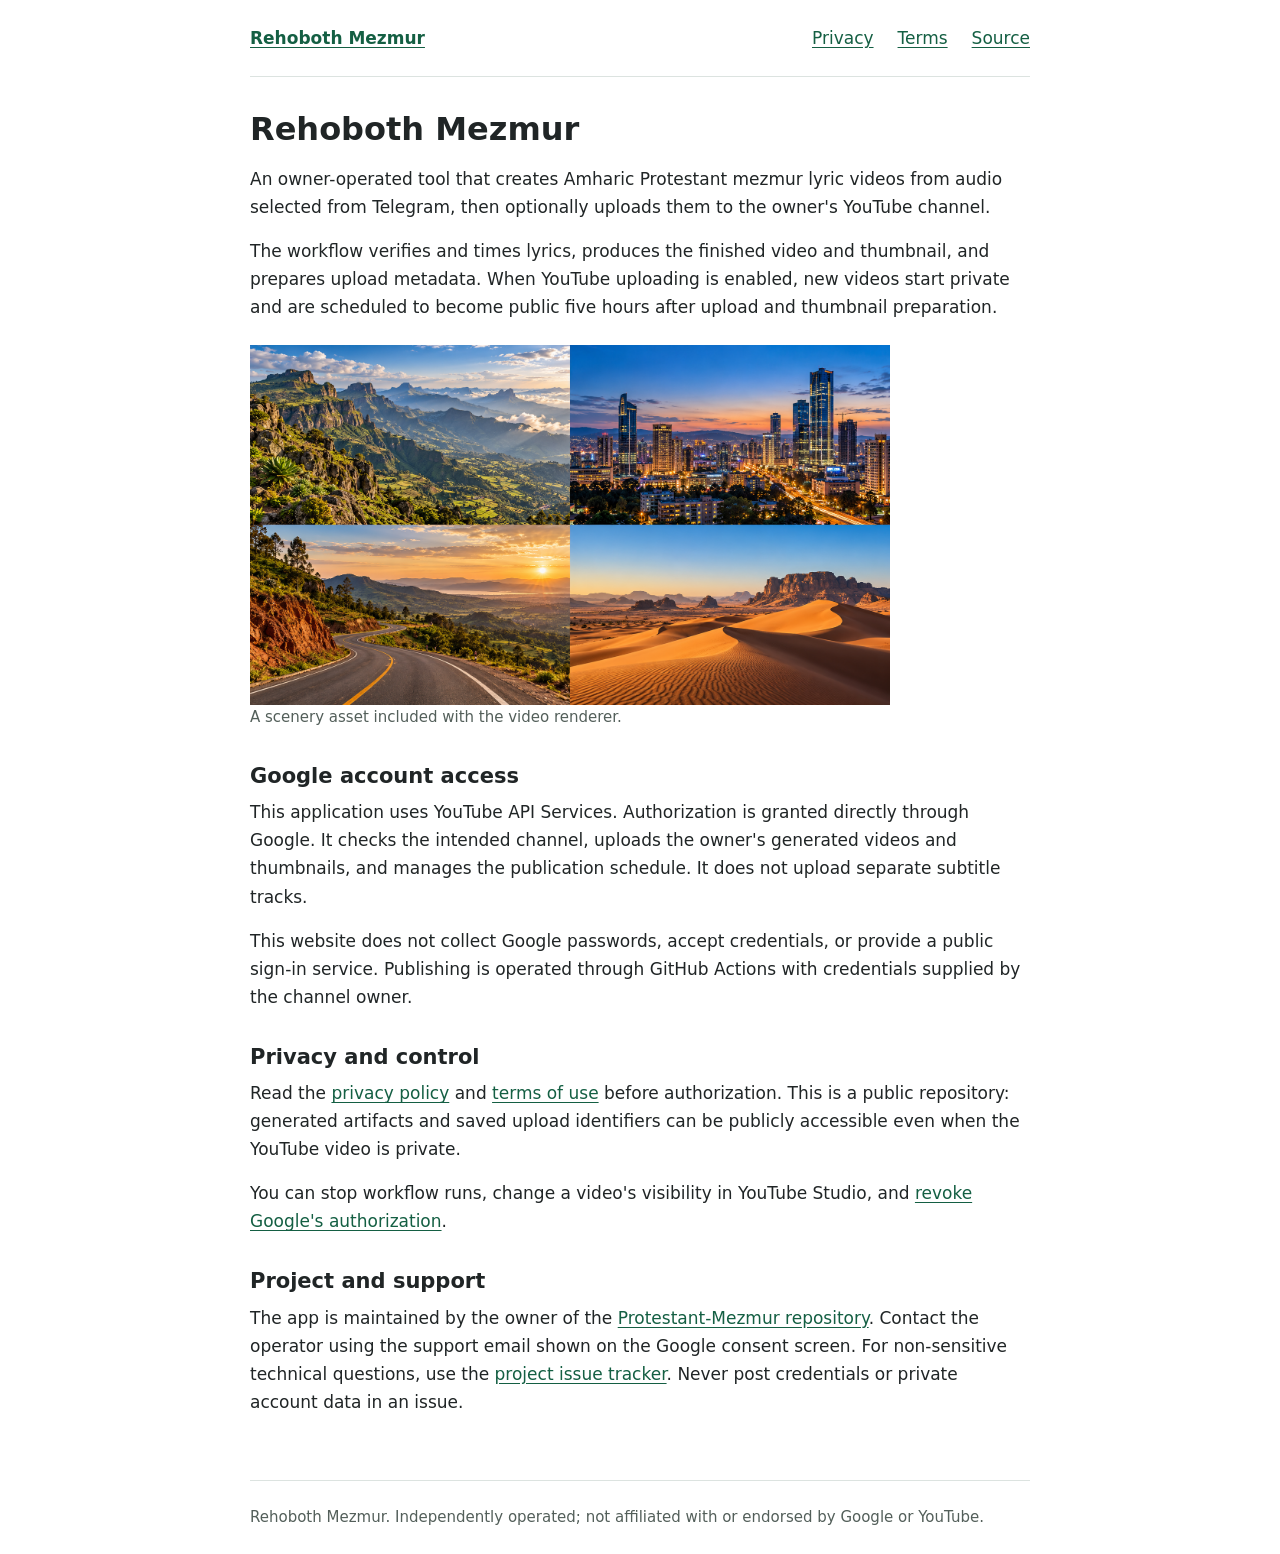
==== docs/index.html @ db695996 "Add public OAuth homepage, privacy and terms pages for Branding setup Provide static GitHub Pages do" ====
<!doctype html>
<html lang="en">
<head>
  <meta charset="utf-8">
  <meta name="viewport" content="width=device-width, initial-scale=1">
  <meta name="description" content="Rehoboth Mezmur is an owner-operated Amharic lyric-video generator and YouTube publishing tool.">
  <title>Home | Rehoboth Mezmur</title>
  <link rel="stylesheet" href="site.css">
</head>
<body>
  <header><nav aria-label="Main navigation">
    <strong><a href="./">Rehoboth Mezmur</a></strong>
    <a href="privacy.html">Privacy</a>
    <a href="terms.html">Terms</a>
    <a href="https://github.com/justsomeoneretarded/Protestant-Mezmur">Source</a>
  </nav></header>
  <main>
    <h1>Rehoboth Mezmur</h1>
    <p>An owner-operated tool that creates Amharic Protestant mezmur lyric videos from audio selected from Telegram, then optionally uploads them to the owner's YouTube channel.</p>
    <p>The workflow verifies and times lyrics, produces the finished video and thumbnail, and prepares upload metadata. When YouTube uploading is enabled, new videos start private and are scheduled to become public five hours after upload and thumbnail preparation.</p>
    <figure>
      <img src="scenery.png" alt="Bundled scenery asset used by the lyric video renderer" loading="lazy">
      <figcaption>A scenery asset included with the video renderer.</figcaption>
    </figure>
    <h2>Google account access</h2>
    <p>This application uses YouTube API Services. Authorization is granted directly through Google. It checks the intended channel, uploads the owner's generated videos and thumbnails, and manages the publication schedule. It does not upload separate subtitle tracks.</p>
    <p>This website does not collect Google passwords, accept credentials, or provide a public sign-in service. Publishing is operated through GitHub Actions with credentials supplied by the channel owner.</p>
    <h2>Privacy and control</h2>
    <p>Read the <a href="privacy.html">privacy policy</a> and <a href="terms.html">terms of use</a> before authorization. This is a public repository: generated artifacts and saved upload identifiers can be publicly accessible even when the YouTube video is private.</p>
    <p>You can stop workflow runs, change a video's visibility in YouTube Studio, and <a href="https://myaccount.google.com/permissions">revoke Google's authorization</a>.</p>
    <h2>Project and support</h2>
    <p>The app is maintained by the owner of the <a href="https://github.com/justsomeoneretarded/Protestant-Mezmur">Protestant-Mezmur repository</a>. Contact the operator using the support email shown on the Google consent screen. For non-sensitive technical questions, use the <a href="https://github.com/justsomeoneretarded/Protestant-Mezmur/issues">project issue tracker</a>. Never post credentials or private account data in an issue.</p>
  </main>
  <footer>Rehoboth Mezmur. Independently operated; not affiliated with or endorsed by Google or YouTube.</footer>
</body>
</html>
---- docs/site.css ----
:root { color-scheme: light; font-family: system-ui, -apple-system, BlinkMacSystemFont, "Segoe UI", sans-serif; color: #202526; background: #fff; }
* { box-sizing: border-box; }
body { margin: 0; font-size: 17px; line-height: 1.65; letter-spacing: 0; }
header, main, footer { width: min(100% - 40px, 780px); margin-inline: auto; }
header { padding-block: 24px; border-bottom: 1px solid #dce3e0; }
nav { display: flex; align-items: center; gap: 12px 24px; flex-wrap: wrap; }
nav strong { margin-right: auto; }
main { padding-block: 32px 48px; }
h1 { margin: 0 0 16px; font-size: 32px; line-height: 1.25; }
h2 { margin: 32px 0 8px; font-size: 21px; line-height: 1.35; }
p { margin: 0 0 16px; }
a { color: #145f43; text-underline-offset: 3px; overflow-wrap: anywhere; }
a:hover { color: #85213c; }
a:focus-visible { outline: 2px solid #85213c; outline-offset: 4px; }
li { margin-bottom: 8px; }
code { font-size: 15px; overflow-wrap: anywhere; }
figure { margin: 24px 0; }
figure img { width: 100%; max-width: 640px; height: auto; aspect-ratio: 16 / 9; object-fit: contain; display: block; }
figcaption, .date, footer { color: #535f5a; font-size: 15px; }
footer { padding-block: 24px; border-top: 1px solid #dce3e0; }
@media (max-width: 480px) { h1 { font-size: 28px; } main { padding-top: 24px; } nav strong { width: 100%; } }
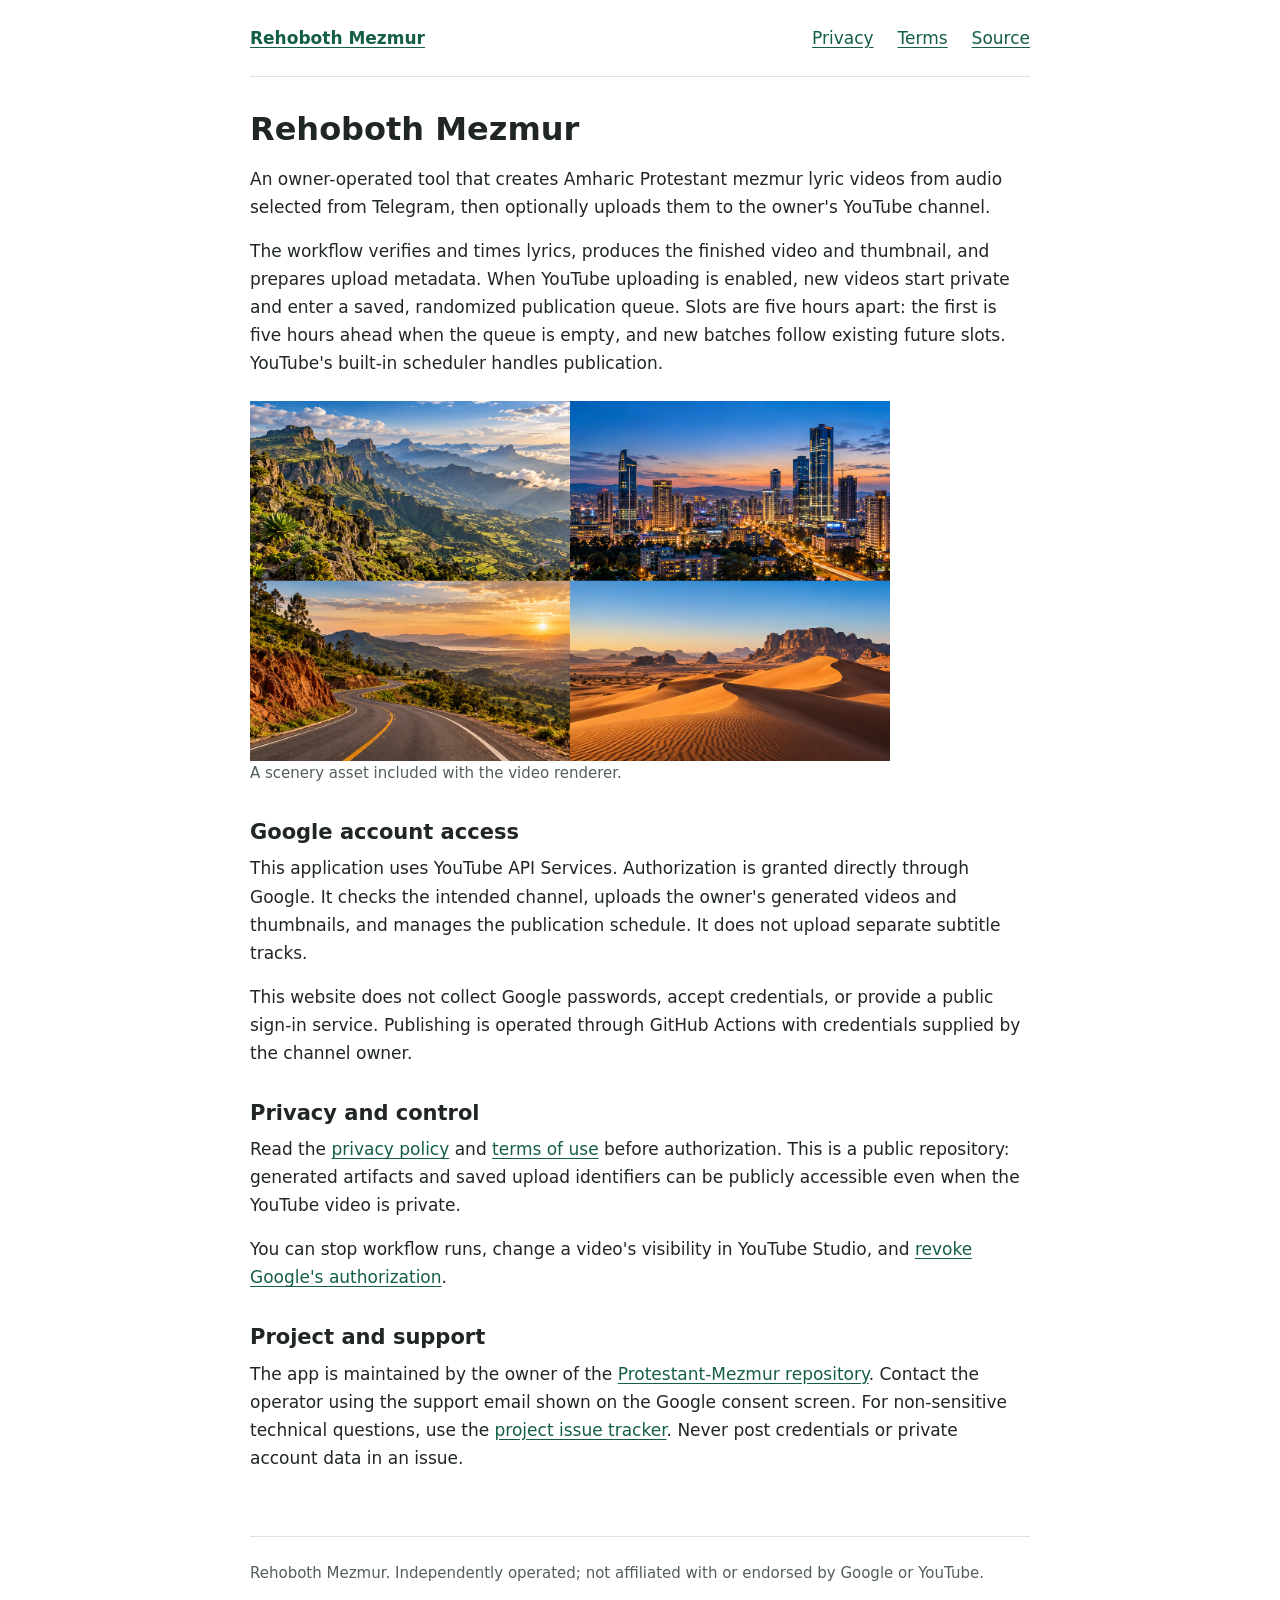
==== commit 8527580d: "Reserve randomized batches in a durable five-hour YouTube publishing queue Persist distinct publicat" ====
--- a/docs/index.html
+++ b/docs/index.html
@@ -17,7 +17,7 @@
   <main>
     <h1>Rehoboth Mezmur</h1>
     <p>An owner-operated tool that creates Amharic Protestant mezmur lyric videos from audio selected from Telegram, then optionally uploads them to the owner's YouTube channel.</p>
-    <p>The workflow verifies and times lyrics, produces the finished video and thumbnail, and prepares upload metadata. When YouTube uploading is enabled, new videos start private and are scheduled to become public five hours after upload and thumbnail preparation.</p>
+    <p>The workflow verifies and times lyrics, produces the finished video and thumbnail, and prepares upload metadata. When YouTube uploading is enabled, new videos start private and enter a saved, randomized publication queue. Slots are five hours apart: the first is five hours ahead when the queue is empty, and new batches follow existing future slots. YouTube's built-in scheduler handles publication.</p>
     <figure>
       <img src="scenery.png" alt="Bundled scenery asset used by the lyric video renderer" loading="lazy">
       <figcaption>A scenery asset included with the video renderer.</figcaption>
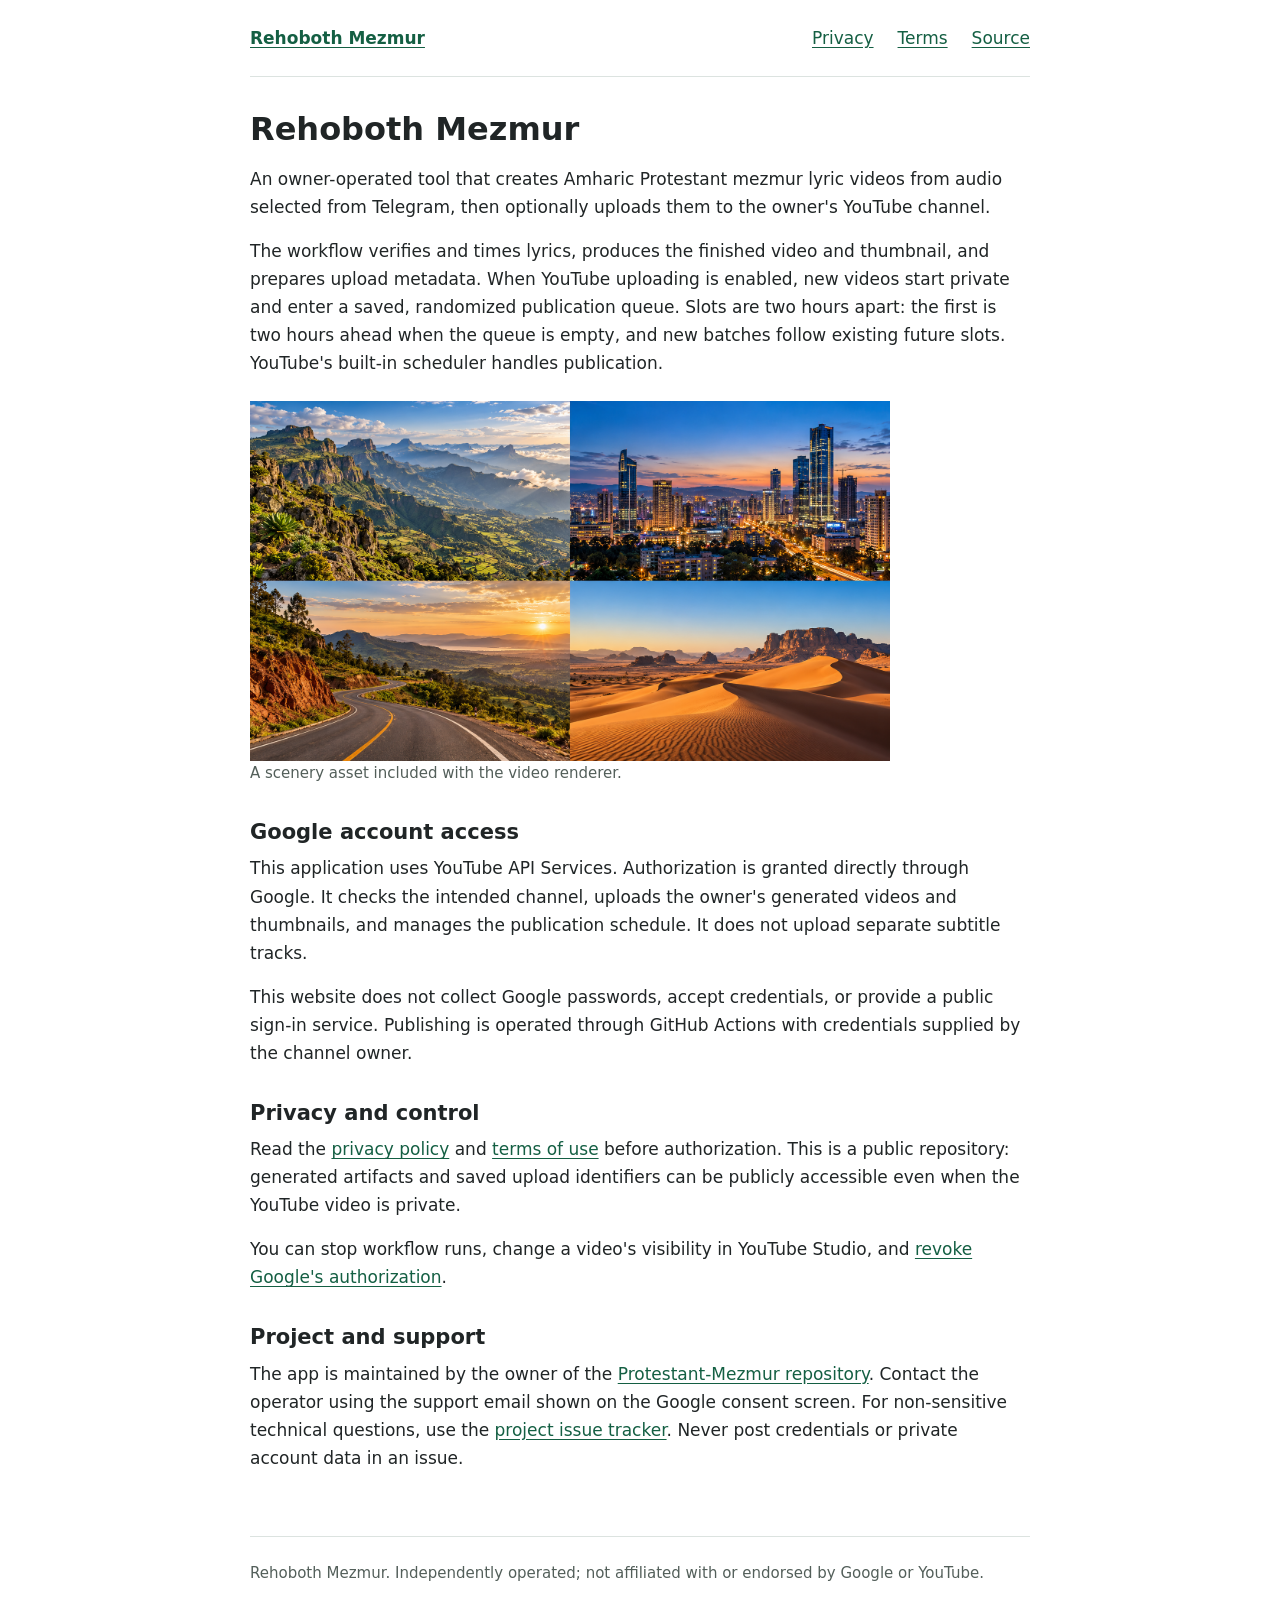
==== commit bc2dda76: "Schedule new YouTube publications at two-hour intervals" ====
--- a/docs/index.html
+++ b/docs/index.html
@@ -17,7 +17,7 @@
   <main>
     <h1>Rehoboth Mezmur</h1>
     <p>An owner-operated tool that creates Amharic Protestant mezmur lyric videos from audio selected from Telegram, then optionally uploads them to the owner's YouTube channel.</p>
-    <p>The workflow verifies and times lyrics, produces the finished video and thumbnail, and prepares upload metadata. When YouTube uploading is enabled, new videos start private and enter a saved, randomized publication queue. Slots are five hours apart: the first is five hours ahead when the queue is empty, and new batches follow existing future slots. YouTube's built-in scheduler handles publication.</p>
+    <p>The workflow verifies and times lyrics, produces the finished video and thumbnail, and prepares upload metadata. When YouTube uploading is enabled, new videos start private and enter a saved, randomized publication queue. Slots are two hours apart: the first is two hours ahead when the queue is empty, and new batches follow existing future slots. YouTube's built-in scheduler handles publication.</p>
     <figure>
       <img src="scenery.png" alt="Bundled scenery asset used by the lyric video renderer" loading="lazy">
       <figcaption>A scenery asset included with the video renderer.</figcaption>
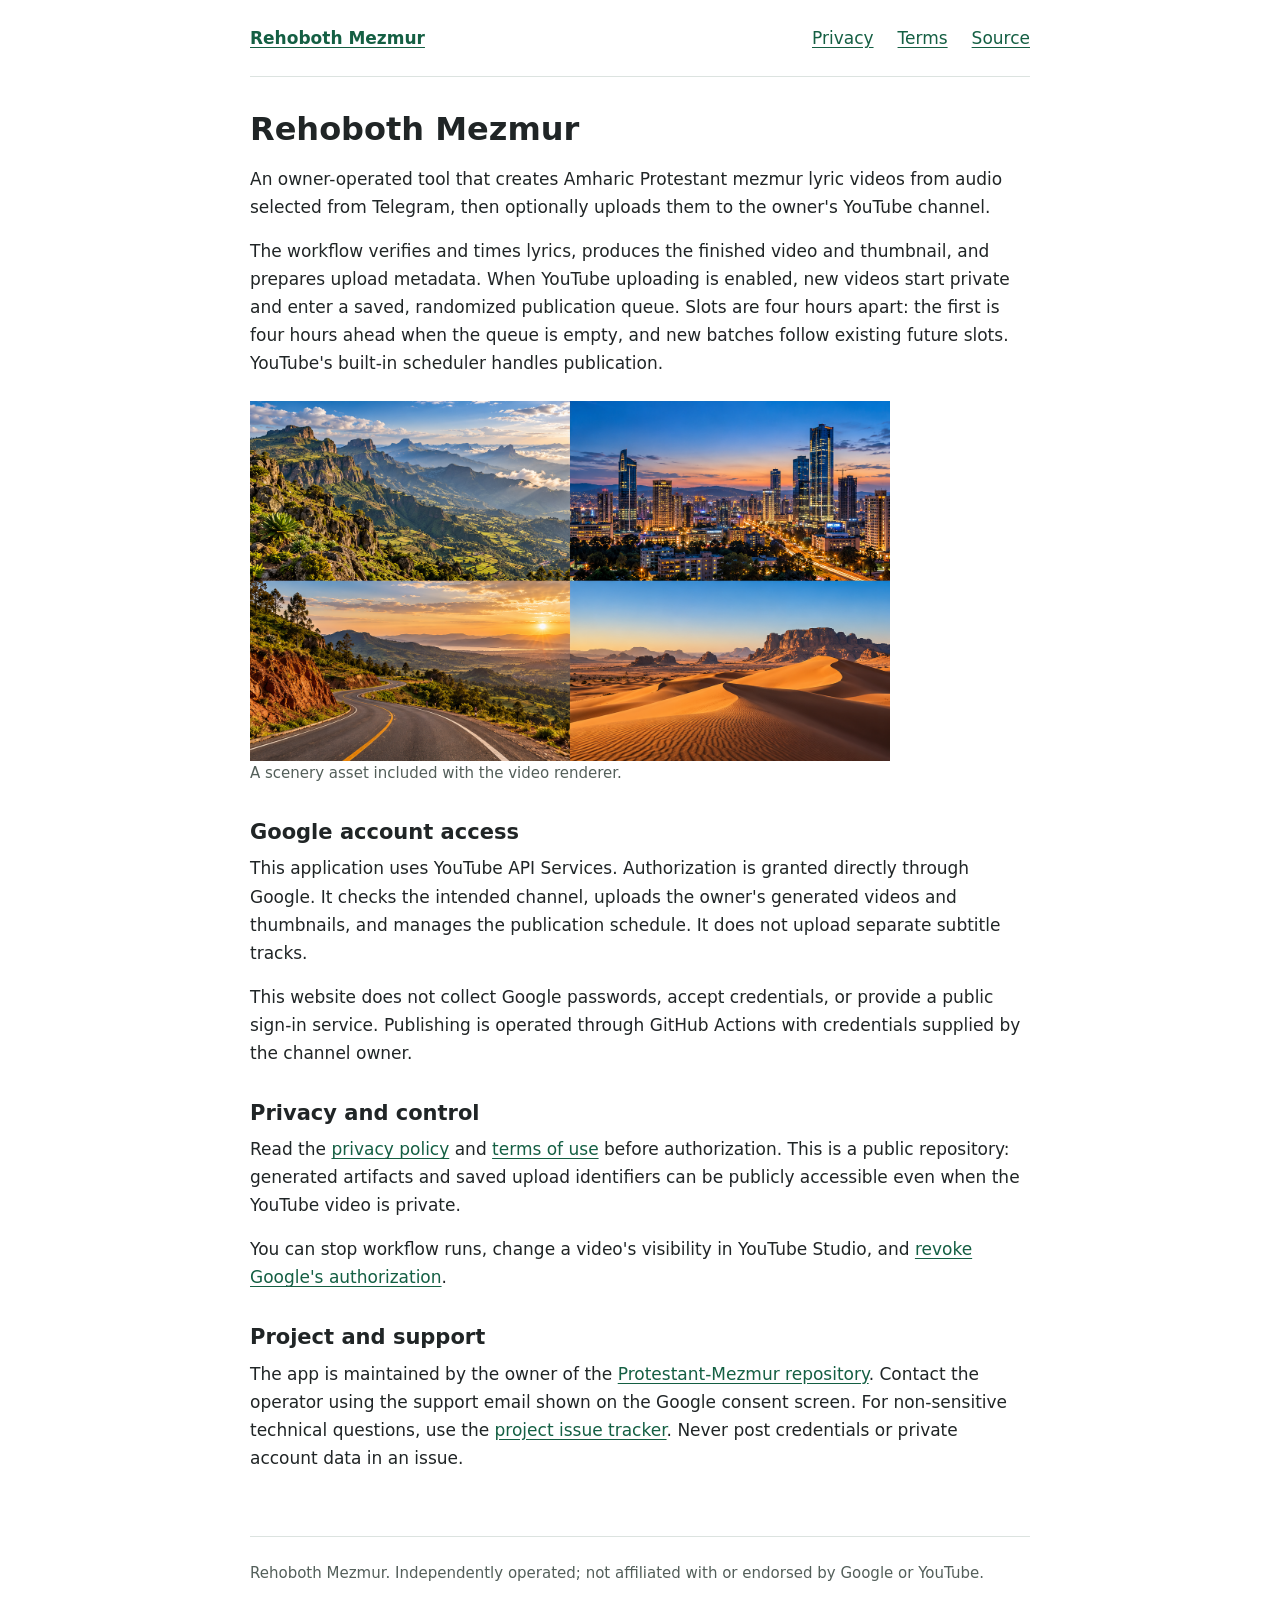
==== commit 61c99f41: "Schedule new YouTube publications at four-hour intervals" ====
--- a/docs/index.html
+++ b/docs/index.html
@@ -17,7 +17,7 @@
   <main>
     <h1>Rehoboth Mezmur</h1>
     <p>An owner-operated tool that creates Amharic Protestant mezmur lyric videos from audio selected from Telegram, then optionally uploads them to the owner's YouTube channel.</p>
-    <p>The workflow verifies and times lyrics, produces the finished video and thumbnail, and prepares upload metadata. When YouTube uploading is enabled, new videos start private and enter a saved, randomized publication queue. Slots are two hours apart: the first is two hours ahead when the queue is empty, and new batches follow existing future slots. YouTube's built-in scheduler handles publication.</p>
+    <p>The workflow verifies and times lyrics, produces the finished video and thumbnail, and prepares upload metadata. When YouTube uploading is enabled, new videos start private and enter a saved, randomized publication queue. Slots are four hours apart: the first is four hours ahead when the queue is empty, and new batches follow existing future slots. YouTube's built-in scheduler handles publication.</p>
     <figure>
       <img src="scenery.png" alt="Bundled scenery asset used by the lyric video renderer" loading="lazy">
       <figcaption>A scenery asset included with the video renderer.</figcaption>
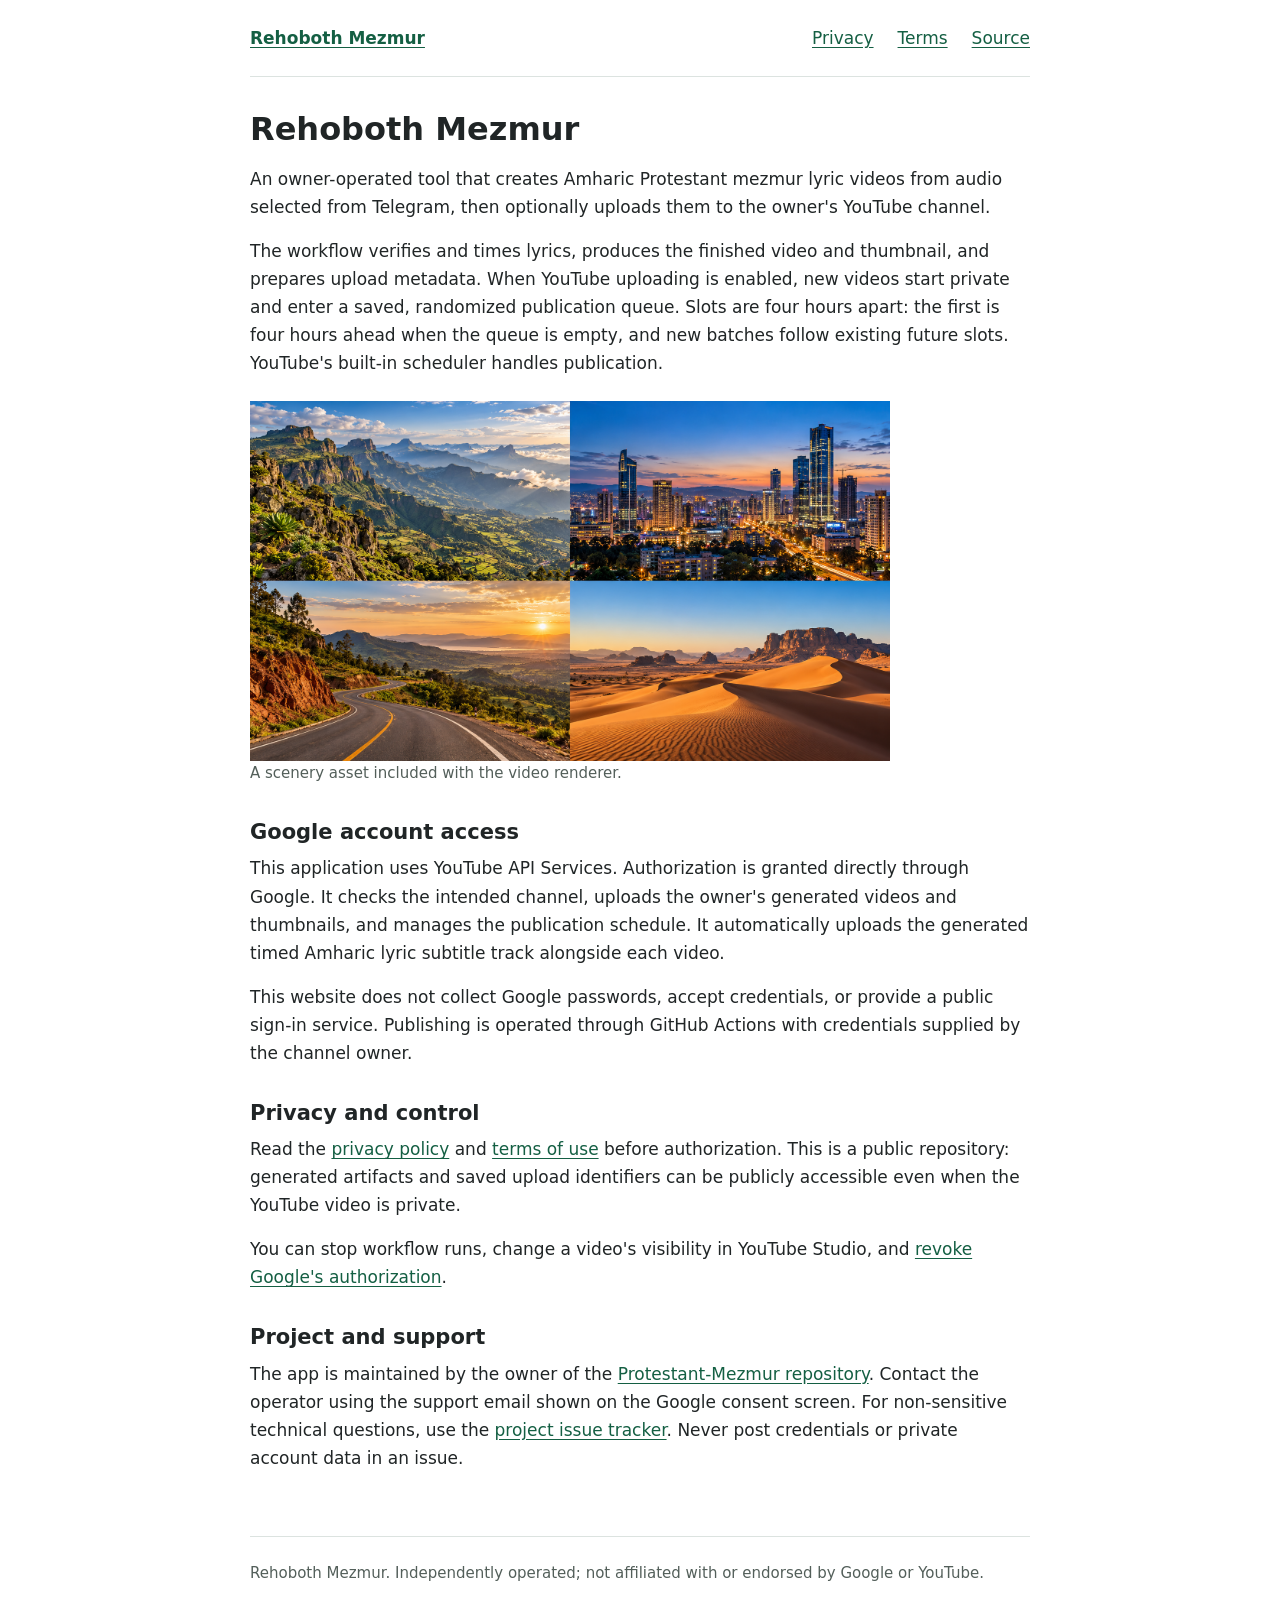
==== commit 6f397648: "Disclose automatic captions in OAuth branding pages and cover UTF-8 uploads" ====
--- a/docs/index.html
+++ b/docs/index.html
@@ -23,7 +23,7 @@
       <figcaption>A scenery asset included with the video renderer.</figcaption>
     </figure>
     <h2>Google account access</h2>
-    <p>This application uses YouTube API Services. Authorization is granted directly through Google. It checks the intended channel, uploads the owner's generated videos and thumbnails, and manages the publication schedule. It does not upload separate subtitle tracks.</p>
+    <p>This application uses YouTube API Services. Authorization is granted directly through Google. It checks the intended channel, uploads the owner's generated videos and thumbnails, and manages the publication schedule. It automatically uploads the generated timed Amharic lyric subtitle track alongside each video.</p>
     <p>This website does not collect Google passwords, accept credentials, or provide a public sign-in service. Publishing is operated through GitHub Actions with credentials supplied by the channel owner.</p>
     <h2>Privacy and control</h2>
     <p>Read the <a href="privacy.html">privacy policy</a> and <a href="terms.html">terms of use</a> before authorization. This is a public repository: generated artifacts and saved upload identifiers can be publicly accessible even when the YouTube video is private.</p>
